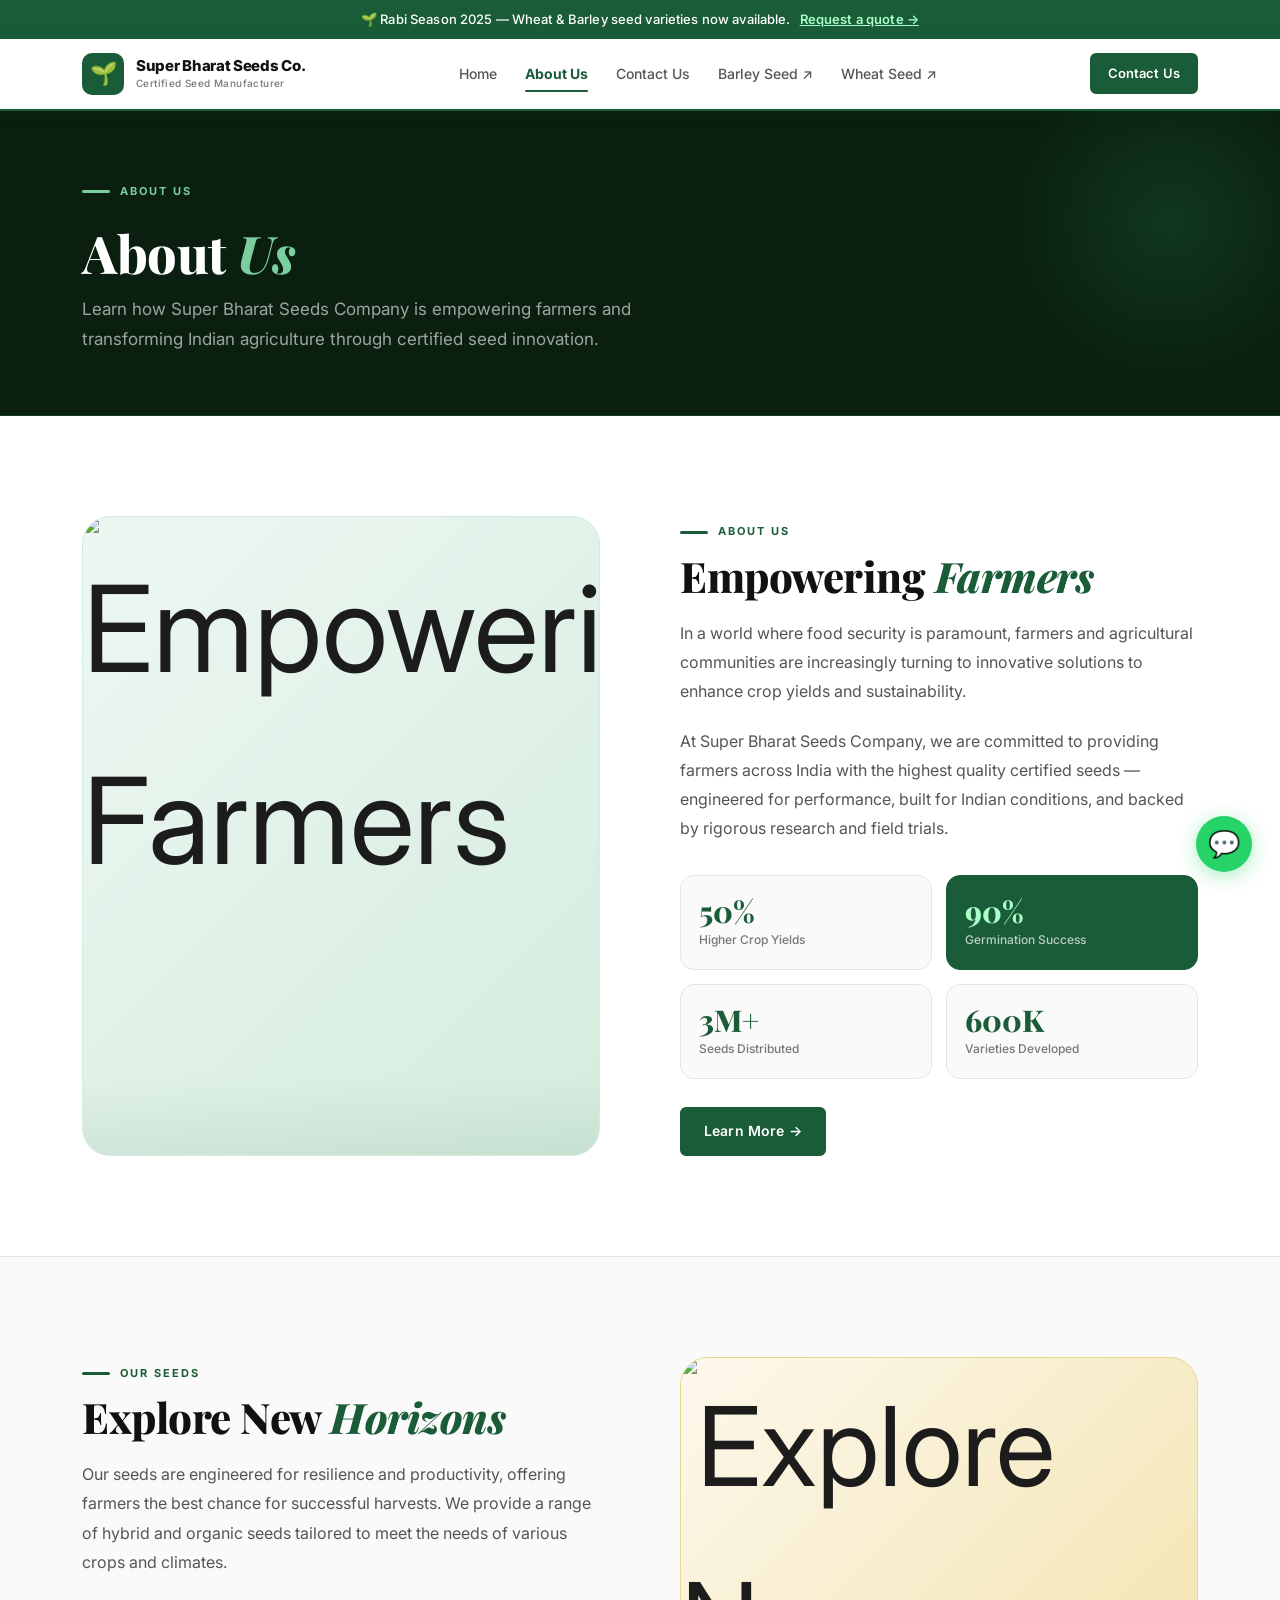
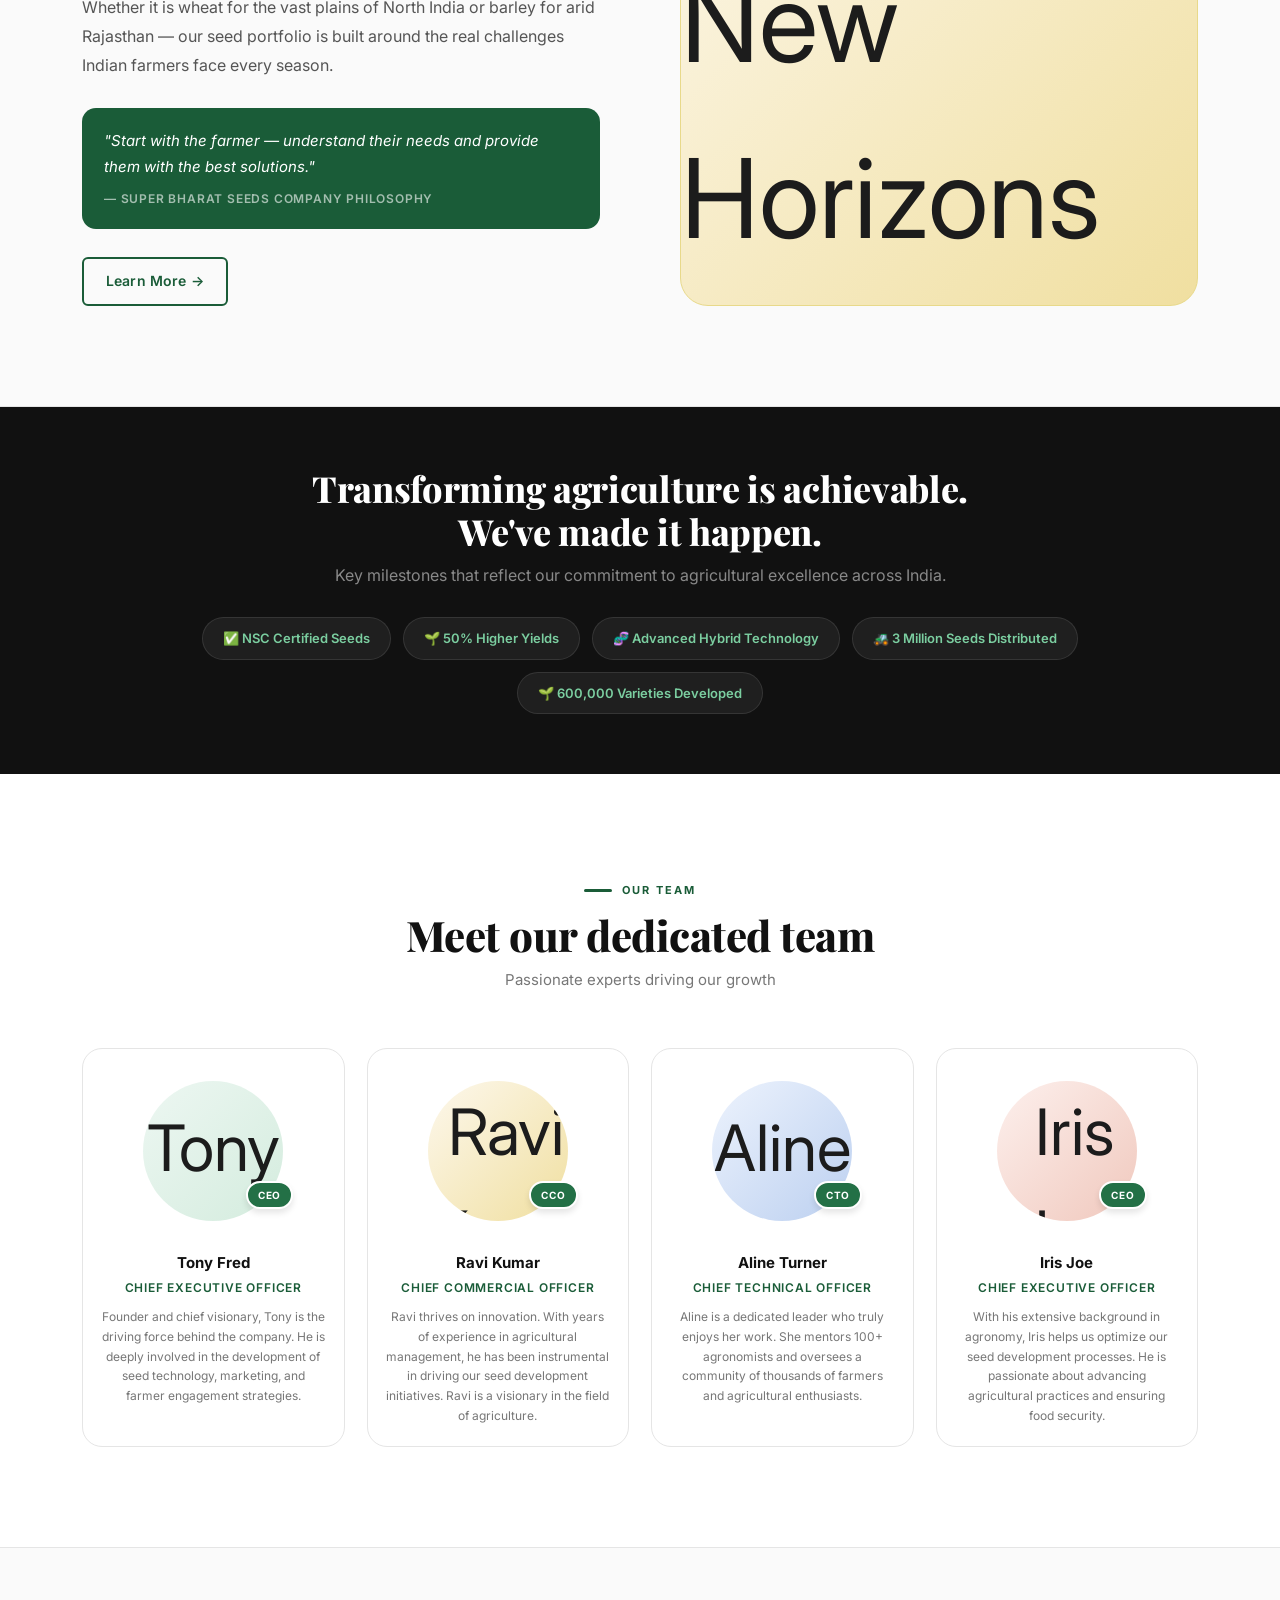
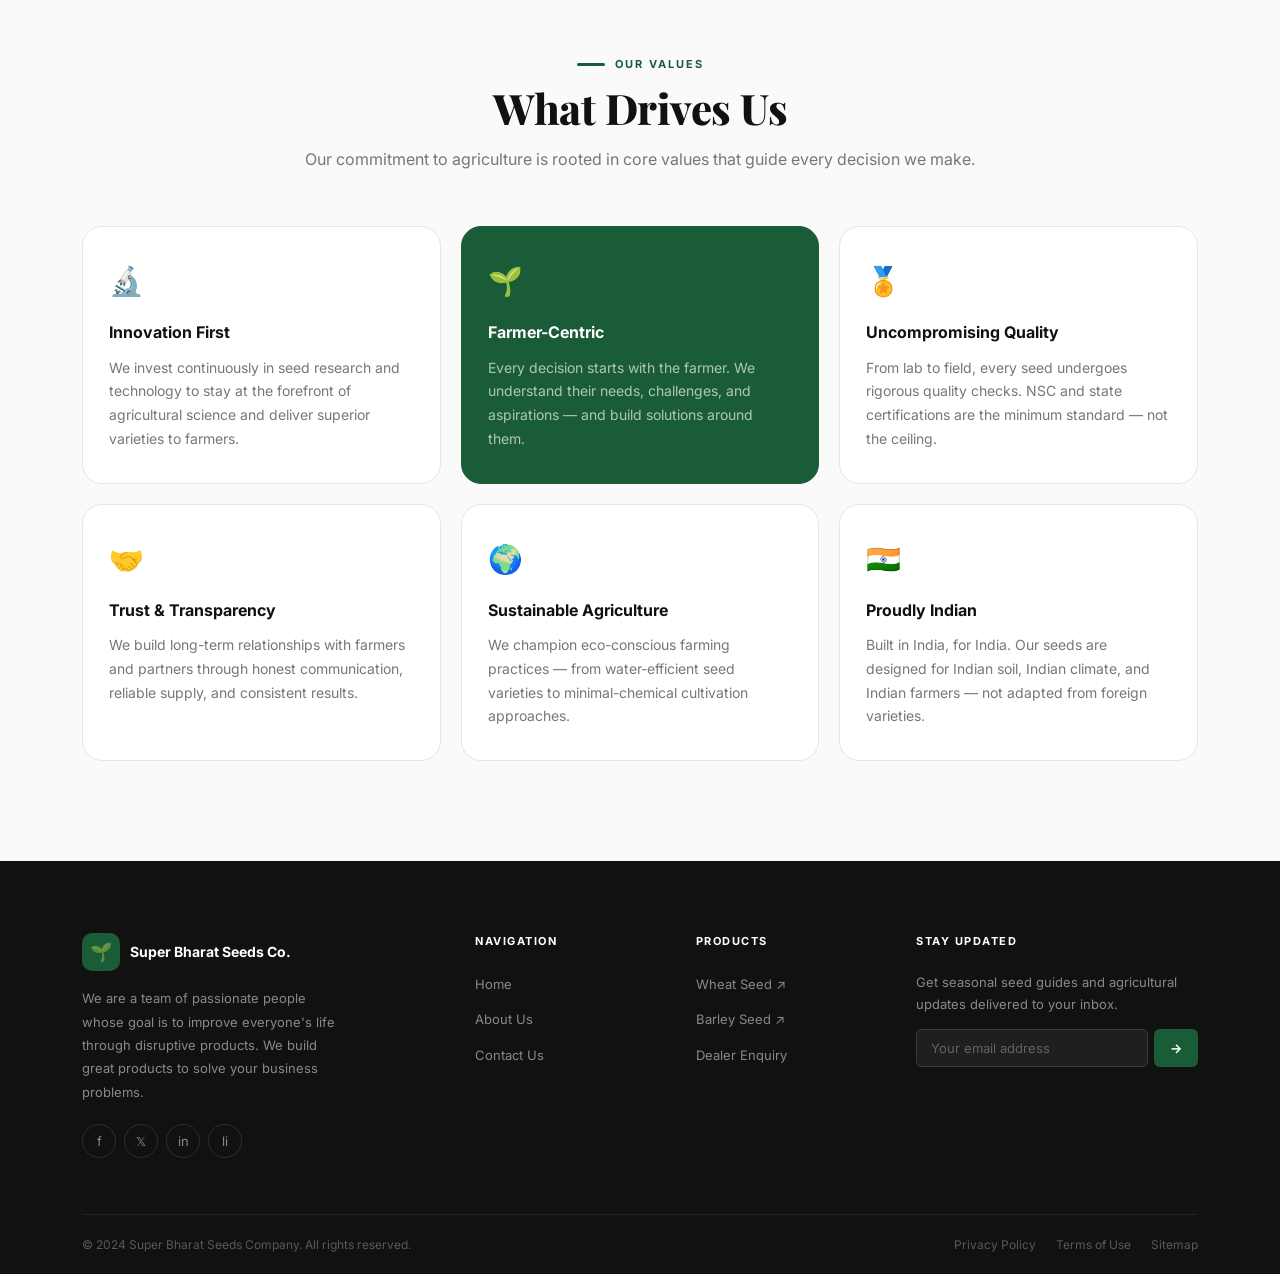
==== about-us.html @ 6579ce72 "feat: initialize Super Bharat Seeds Company website with landing page, about, contact, and product s" ====
<!doctype html>
<html lang="en">
  <head>
    <meta charset="UTF-8" />
    <meta name="viewport" content="width=device-width, initial-scale=1.0" />
    <meta
      name="description"
      content="About Super Bharat Seeds Company – Empowering farmers with innovative, certified seed varieties for sustainable agriculture."
    />
    <meta property="og:title" content="About Us | Super Bharat Seeds Company" />
    <meta property="og:type" content="website" />
    <title>About Us | Super Bharat Seeds Company</title>
    <link rel="preconnect" href="https://fonts.googleapis.com" />
    <link rel="preconnect" href="https://fonts.gstatic.com" crossorigin />
    <link
      href="https://fonts.googleapis.com/css2?family=Inter:wght@400;500;600;700;800;900&family=Playfair+Display:ital,wght@0,700;0,800;1,700&display=swap"
      rel="stylesheet"
    />
    <link rel="stylesheet" href="style.css" />
    <style>
      /* ── ABOUT-SPECIFIC ── */

      /* EMPOWERING FARMERS */
      .empower {
        padding: var(--section-py) 0;
        background: var(--white);
        border-bottom: 1px solid var(--gray-200);
      }
      .empower-grid {
        display: grid;
        grid-template-columns: 1fr 1fr;
        gap: 80px;
        align-items: center;
      }
      .empower-text .section-title {
        margin-bottom: 20px;
      }
      .empower-text p {
        font-size: 16px;
        color: var(--gray-600);
        line-height: 1.82;
        margin-bottom: 20px;
      }
      .empower-img {
        background: linear-gradient(
          135deg,
          var(--green-50) 0%,
          var(--green-100) 100%
        );
        border-radius: var(--r-2xl);
        height: 440px;
        display: flex;
        align-items: center;
        justify-content: center;
        font-size: 120px;
        border: 1px solid var(--green-100);
        position: relative;
        overflow: hidden;
      }
      .empower-img::before {
        content: "";
        position: absolute;
        bottom: 0;
        left: 0;
        right: 0;
        height: 80px;
        background: linear-gradient(
          to top,
          rgba(26, 92, 56, 0.08),
          transparent
        );
      }
      .empower-stats {
        display: grid;
        grid-template-columns: 1fr 1fr;
        gap: 14px;
        margin-top: 32px;
      }
      .estat {
        background: var(--gray-50);
        border: 1.5px solid var(--gray-200);
        border-radius: var(--r-lg);
        padding: 20px 18px;
        transition: border-color var(--t);
      }
      .estat:hover {
        border-color: var(--green-200);
      }
      .estat-num {
        font-family: var(--font-display);
        font-size: 30px;
        font-weight: 800;
        color: var(--green-700);
        line-height: 1;
      }
      .estat-lbl {
        font-size: 12px;
        color: var(--gray-500);
        margin-top: 4px;
        font-weight: 500;
      }
      .estat.green {
        background: var(--green-700);
        border-color: var(--green-700);
      }
      .estat.green .estat-num {
        color: #a8ffc8;
      }
      .estat.green .estat-lbl {
        color: rgba(255, 255, 255, 0.7);
      }

      /* EXPLORE NEW HORIZONS */
      .horizons {
        padding: var(--section-py) 0;
        background: var(--gray-50);
        border-bottom: 1px solid var(--gray-200);
      }
      .horizons-grid {
        display: grid;
        grid-template-columns: 1fr 1fr;
        gap: 80px;
        align-items: center;
      }
      .horizons-img {
        background: linear-gradient(135deg, #fdf8ed 0%, #f0dfa0 100%);
        border-radius: var(--r-2xl);
        height: 420px;
        display: flex;
        align-items: center;
        justify-content: center;
        font-size: 110px;
        border: 1px solid #e8d98a;
      }
      .horizons-text .section-title {
        margin-bottom: 20px;
      }
      .horizons-text p {
        font-size: 16px;
        color: var(--gray-600);
        line-height: 1.82;
        margin-bottom: 16px;
      }
      .horizons-quote {
        margin-top: 28px;
        padding: 20px 22px;
        background: var(--green-700);
        border-radius: var(--r-lg);
        color: var(--white);
        font-size: 15px;
        font-style: italic;
        line-height: 1.7;
      }
      .horizons-quote cite {
        display: block;
        margin-top: 10px;
        font-size: 12px;
        font-style: normal;
        font-weight: 600;
        color: rgba(255, 255, 255, 0.6);
        text-transform: uppercase;
        letter-spacing: 0.8px;
      }

      /* ACHIEVEMENT BANNER */
      .ach-banner {
        background: var(--gray-900);
        padding: 60px 0;
      }
      .ach-banner-inner {
        text-align: center;
      }
      .ach-banner h2 {
        font-family: var(--font-display);
        font-size: clamp(24px, 3vw, 36px);
        font-weight: 800;
        color: var(--white);
        letter-spacing: -0.3px;
        line-height: 1.2;
      }
      .ach-banner p {
        font-size: 16px;
        color: rgba(255, 255, 255, 0.5);
        margin-top: 10px;
      }
      .ach-banner-chips {
        display: flex;
        gap: 12px;
        flex-wrap: wrap;
        justify-content: center;
        margin-top: 28px;
      }
      .ach-chip {
        background: rgba(255, 255, 255, 0.06);
        border: 1px solid rgba(255, 255, 255, 0.1);
        border-radius: var(--r-full);
        padding: 10px 20px;
        font-size: 13px;
        font-weight: 600;
        color: var(--green-300);
      }

      /* TEAM */
      .team {
        padding: var(--section-py) 0;
        background: var(--white);
      }
      .team-header {
        text-align: center;
        max-width: 580px;
        margin: 0 auto 56px;
      }
      .team-header p {
        font-size: 15px;
        color: var(--gray-500);
        margin-top: 10px;
      }
      .team-grid {
        display: grid;
        grid-template-columns: repeat(4, 1fr);
        gap: 22px;
      }
      .team-card {
        background: var(--white);
        border: 1.5px solid var(--gray-200);
        border-radius: var(--r-xl);
        overflow: hidden;
        text-align: center;
        transition:
          transform var(--t),
          box-shadow var(--t),
          border-color var(--t);
      }
      .team-card:hover {
        transform: translateY(-4px);
        box-shadow: var(--shadow-lg);
        border-color: var(--green-200);
      }
      .team-avatar {
        width: 140px;
        height: 140px;
        border-radius: 50%;
        margin: 32px auto 10px auto;
        background: linear-gradient(
          135deg,
          var(--green-50) 0%,
          var(--green-100) 100%
        );
        display: flex;
        align-items: center;
        justify-content: center;
        font-size: 64px;
        position: relative;
      }
      .team-avatar.v2 {
        background: linear-gradient(135deg, #fdf8ed 0%, #f0dfa0 100%);
      }
      .team-avatar.v3 {
        background: linear-gradient(135deg, #edf3fd 0%, #bcd0f0 100%);
      }
      .team-avatar.v4 {
        background: linear-gradient(135deg, #fdf0ed 0%, #f0c8bd 100%);
      }
      .team-role-tag {
        position: absolute;
        bottom: 12px;
        right: -10px;
        background: var(--green-600);
        color: var(--white);
        font-size: 10px;
        font-weight: 700;
        text-transform: uppercase;
        letter-spacing: 0.8px;
        padding: 4px 10px;
        border-radius: var(--r-full);
        box-shadow: 0 4px 6px rgba(0,0,0,0.1);
        border: 2px solid var(--white);
      }
      .team-body {
        padding: 20px 18px;
      }
      .team-body h3 {
        font-size: 15px;
        font-weight: 700;
        color: var(--gray-900);
        margin-bottom: 3px;
      }
      .team-body .role {
        font-size: 12px;
        font-weight: 600;
        color: var(--green-700);
        margin-bottom: 10px;
        text-transform: uppercase;
        letter-spacing: 0.8px;
      }
      .team-body p {
        font-size: 12px;
        color: var(--gray-500);
        line-height: 1.65;
      }

      /* VALUES */
      .values {
        padding: var(--section-py) 0;
        background: var(--gray-50);
        border-top: 1px solid var(--gray-200);
      }
      .values-header {
        text-align: center;
        margin-bottom: 52px;
      }
      .values-grid {
        display: grid;
        grid-template-columns: repeat(3, 1fr);
        gap: 20px;
      }
      .value-card {
        background: var(--white);
        border: 1.5px solid var(--gray-200);
        border-radius: var(--r-xl);
        padding: 32px 26px;
        transition:
          border-color var(--t),
          box-shadow var(--t),
          transform var(--t);
      }
      .value-card:hover {
        border-color: var(--green-200);
        box-shadow: var(--shadow-green);
        transform: translateY(-3px);
      }
      .value-card.accent {
        background: var(--green-700);
        border-color: var(--green-700);
      }
      .val-icon {
        font-size: 28px;
        margin-bottom: 16px;
      }
      .val-title {
        font-size: 16px;
        font-weight: 700;
        color: var(--gray-900);
        margin-bottom: 10px;
      }
      .value-card.accent .val-title {
        color: var(--white);
      }
      .val-desc {
        font-size: 14px;
        color: var(--gray-500);
        line-height: 1.7;
      }
      .value-card.accent .val-desc {
        color: rgba(255, 255, 255, 0.65);
      }

      /* RESPONSIVE ABOUT */
      @media (max-width: 1024px) {
        .empower-grid,
        .horizons-grid {
          grid-template-columns: 1fr;
          gap: 48px;
        }
        .team-grid {
          grid-template-columns: repeat(2, 1fr);
        }
        .values-grid {
          grid-template-columns: 1fr 1fr;
        }
      }
      @media (max-width: 768px) {
        .empower-stats {
          grid-template-columns: 1fr 1fr;
        }
        .team-grid {
          grid-template-columns: 1fr 1fr;
        }
        .values-grid {
          grid-template-columns: 1fr;
        }
        .ach-banner-chips {
          gap: 8px;
        }
      }
      @media (max-width: 480px) {
        .team-grid {
          grid-template-columns: 1fr;
        }
        .empower-stats {
          grid-template-columns: 1fr 1fr;
        }
      }
    </style>
  </head>
  <body>
    <!-- ANNOUNCE BAR -->
    <div class="announce-bar">
      🌱 Rabi Season 2025 — Wheat &amp; Barley seed varieties now available.
      <a href="contactus.html">Request a quote →</a>
    </div>

    <!-- NAVBAR -->
    <nav class="navbar" role="navigation" aria-label="Main navigation">
      <div class="container">
        <div class="nav-inner">
          <a
            href="index.html"
            class="nav-logo"
            aria-label="Super Bharat Seeds Company – Home"
          >
            <div class="logo-mark" aria-hidden="true">🌱</div>
            <div>
              <div class="logo-name">Super Bharat Seeds Co.</div>
              <div class="logo-sub">Certified Seed Manufacturer</div>
            </div>
          </a>
          <ul class="nav-links" role="list">
            <li><a href="index.html">Home</a></li>
            <li><a href="about-us.html" class="active">About Us</a></li>
            <li><a href="contactus.html">Contact Us</a></li>
            <li>
              <a
                href="https://drive.google.com/file/d/1LEcvqqRynk_8EJF2yBHjK-L3dKNTBKiS/view?usp=sharing"
                target="_blank"
                rel="noopener"
                >Barley Seed ↗</a
              >
            </li>
            <li>
              <a
                href="https://drive.google.com/file/d/1QClCPGTJko7Ol_7npb3J8dpDagbJfpRs/view?usp=sharing"
                target="_blank"
                rel="noopener"
                >Wheat Seed ↗</a
              >
            </li>
          </ul>
          <div class="nav-actions">
            <a href="contactus.html" class="btn btn-primary btn-sm"
              >Contact Us</a
            >
            <button
              class="hamburger"
              id="ham"
              aria-label="Open menu"
              aria-expanded="false"
              aria-controls="mobNav"
            >
              <span></span><span></span><span></span>
            </button>
          </div>
        </div>
      </div>
      <div class="mobile-nav" id="mobNav">
        <a href="index.html">Home</a>
        <a href="about-us.html">About Us</a>
        <a href="contactus.html">Contact Us</a>
        <a
          href="https://drive.google.com/file/d/1LEcvqqRynk_8EJF2yBHjK-L3dKNTBKiS/view?usp=sharing"
          target="_blank"
          rel="noopener"
          >Barley Seed ↗</a
        >
        <a
          href="https://drive.google.com/file/d/1QClCPGTJko7Ol_7npb3J8dpDagbJfpRs/view?usp=sharing"
          target="_blank"
          rel="noopener"
          >Wheat Seed ↗</a
        >
        <a href="contactus.html" class="mob-cta">Contact Us →</a>
      </div>
    </nav>

    <!-- PAGE BANNER -->
    <section class="page-banner" aria-label="About Us page header">
      <div class="container">
        <div class="page-banner-inner">
          <div class="eyebrow">About Us</div>
          <h1>About <em>Us</em></h1>
          <p>
            Learn how Super Bharat Seeds Company is empowering farmers and
            transforming Indian agriculture through certified seed innovation.
          </p>
        </div>
      </div>
    </section>

    <!-- EMPOWERING FARMERS -->
    <section class="empower" aria-label="Empowering Farmers">
      <div class="container">
        <div class="empower-grid">
          <img src="https://www.superbharatseedscompany.com/web/image/website.s_image_text_default_image" alt="Empowering Farmers" class="empower-img reveal" style="object-fit: cover; width: 100%; height: 100%; min-height: 440px;" />
          <div class="empower-text">
            <div class="eyebrow reveal">About Us</div>
            <h2 class="section-title reveal d1">Empowering <em>Farmers</em></h2>
            <p class="reveal d2">
              In a world where food security is paramount, farmers and
              agricultural communities are increasingly turning to innovative
              solutions to enhance crop yields and sustainability.
            </p>
            <p class="reveal d3">
              At Super Bharat Seeds Company, we are committed to providing
              farmers across India with the highest quality certified seeds —
              engineered for performance, built for Indian conditions, and
              backed by rigorous research and field trials.
            </p>
            <div class="empower-stats">
              <div class="estat reveal d2">
                <div class="estat-num">50%</div>
                <div class="estat-lbl">Higher Crop Yields</div>
              </div>
              <div class="estat green reveal d3">
                <div class="estat-num">90%</div>
                <div class="estat-lbl">Germination Success</div>
              </div>
              <div class="estat reveal d3">
                <div class="estat-num">3M+</div>
                <div class="estat-lbl">Seeds Distributed</div>
              </div>
              <div class="estat reveal d4">
                <div class="estat-num">600K</div>
                <div class="estat-lbl">Varieties Developed</div>
              </div>
            </div>
            <div style="margin-top: 28px" class="reveal d4">
              <a href="contactus.html" class="btn btn-primary">Learn More →</a>
            </div>
          </div>
        </div>
      </div>
    </section>

    <!-- EXPLORE NEW HORIZONS -->
    <section class="horizons" aria-label="Explore New Horizons">
      <div class="container">
        <div class="horizons-grid">
          <div class="horizons-text">
            <div class="eyebrow reveal">Our Seeds</div>
            <h2 class="section-title reveal d1">
              Explore New <em>Horizons</em>
            </h2>
            <p class="reveal d2">
              Our seeds are engineered for resilience and productivity, offering
              farmers the best chance for successful harvests. We provide a
              range of hybrid and organic seeds tailored to meet the needs of
              various crops and climates.
            </p>
            <p class="reveal d3">
              Whether it is wheat for the vast plains of North India or barley
              for arid Rajasthan — our seed portfolio is built around the real
              challenges Indian farmers face every season.
            </p>
            <div class="horizons-quote reveal d4">
              "Start with the farmer — understand their needs and provide them
              with the best solutions."
              <cite>— Super Bharat Seeds Company Philosophy</cite>
            </div>
            <div style="margin-top: 28px" class="reveal d4">
              <a href="contactus.html" class="btn btn-outline">Learn More →</a>
            </div>
          </div>
          <img src="https://www.superbharatseedscompany.com/web/image/website.s_parallax_default_image" alt="Explore New Horizons" class="horizons-img reveal d1" style="object-fit: cover; width: 100%; height: 100%; min-height: 420px;" />
        </div>
      </div>
    </section>

    <!-- ACHIEVEMENT BANNER -->
    <section class="ach-banner" aria-label="Achievements">
      <div class="container">
        <div class="ach-banner-inner">
          <h2>
            Transforming agriculture is achievable.<br />We've made it happen.
          </h2>
          <p>
            Key milestones that reflect our commitment to agricultural
            excellence across India.
          </p>
          <div class="ach-banner-chips">
            <div class="ach-chip">✅ NSC Certified Seeds</div>
            <div class="ach-chip">🌱 50% Higher Yields</div>
            <div class="ach-chip">🧬 Advanced Hybrid Technology</div>
            <div class="ach-chip">🚜 3 Million Seeds Distributed</div>
            <div class="ach-chip">🌱 600,000 Varieties Developed</div>
          </div>
        </div>
      </div>
    </section>

    <!-- TEAM -->
    <section class="team" aria-label="Meet our dedicated team">
      <div class="container">
        <div class="team-header">
          <div class="eyebrow reveal" style="justify-content: center">
            <span style="display: none">—</span>Our Team
          </div>
          <h2 class="section-title reveal d1">Meet our dedicated team</h2>
          <p class="reveal d2">Passionate experts driving our growth</p>
        </div>
        <div class="team-grid">
          <!-- Tony Fred -->
          <div class="team-card reveal">
            <div class="team-avatar" aria-hidden="true">
              <img src="https://www.superbharatseedscompany.com/web/image/website.s_company_team_image_1" alt="Tony Fred" style="position: absolute; top: 0; left: 0; width: 100%; height: 100%; object-fit: cover; border-radius: 50%; z-index: 0;" />
              <div class="team-role-tag" style="z-index: 1;">CEO</div>
            </div>
            <div class="team-body">
              <h3>Tony Fred</h3>
              <div class="role">Chief Executive Officer</div>
              <p>
                Founder and chief visionary, Tony is the driving force behind
                the company. He is deeply involved in the development of seed
                technology, marketing, and farmer engagement strategies.
              </p>
            </div>
          </div>
          <!-- Ravi Kumar -->
          <div class="team-card reveal d1">
            <div class="team-avatar v2" aria-hidden="true">
              <img src="https://www.superbharatseedscompany.com/web/image/website.s_company_team_image_2" alt="Ravi Kumar" style="position: absolute; top: 0; left: 0; width: 100%; height: 100%; object-fit: cover; border-radius: 50%; z-index: 0;" />
              <div class="team-role-tag" style="z-index: 1;">CCO</div>
            </div>
            <div class="team-body">
              <h3>Ravi Kumar</h3>
              <div class="role">Chief Commercial Officer</div>
              <p>
                Ravi thrives on innovation. With years of experience in
                agricultural management, he has been instrumental in driving our
                seed development initiatives. Ravi is a visionary in the field
                of agriculture.
              </p>
            </div>
          </div>
          <!-- Aline Turner -->
          <div class="team-card reveal d2">
            <div class="team-avatar v3" aria-hidden="true">
              <img src="https://www.superbharatseedscompany.com/web/image/website.s_company_team_image_3" alt="Aline Turner" style="position: absolute; top: 0; left: 0; width: 100%; height: 100%; object-fit: cover; border-radius: 50%; z-index: 0;" />
              <div class="team-role-tag" style="z-index: 1;">CTO</div>
            </div>
            <div class="team-body">
              <h3>Aline Turner</h3>
              <div class="role">Chief Technical Officer</div>
              <p>
                Aline is a dedicated leader who truly enjoys her work. She
                mentors 100+ agronomists and oversees a community of thousands
                of farmers and agricultural enthusiasts.
              </p>
            </div>
          </div>
          <!-- Iris Joe -->
          <div class="team-card reveal d3">
            <div class="team-avatar v4" aria-hidden="true">
              <img src="https://www.superbharatseedscompany.com/web/image/website.s_company_team_image_4" alt="Iris Joe" style="position: absolute; top: 0; left: 0; width: 100%; height: 100%; object-fit: cover; border-radius: 50%; z-index: 0;" />
              <div class="team-role-tag" style="z-index: 1;">CEO</div>
            </div>
            <div class="team-body">
              <h3>Iris Joe</h3>
              <div class="role">Chief Executive Officer</div>
              <p>
                With his extensive background in agronomy, Iris helps us
                optimize our seed development processes. He is passionate about
                advancing agricultural practices and ensuring food security.
              </p>
            </div>
          </div>
        </div>
      </div>
    </section>

    <!-- VALUES -->
    <section class="values" aria-label="Our values">
      <div class="container">
        <div class="values-header">
          <div class="eyebrow reveal" style="justify-content: center">
            Our Values
          </div>
          <h2 class="section-title reveal d1">What Drives Us</h2>
          <p class="section-desc reveal d2">
            Our commitment to agriculture is rooted in core values that guide
            every decision we make.
          </p>
        </div>
        <div class="values-grid">
          <div class="value-card reveal">
            <div class="val-icon">🔬</div>
            <div class="val-title">Innovation First</div>
            <div class="val-desc">
              We invest continuously in seed research and technology to stay at
              the forefront of agricultural science and deliver superior
              varieties to farmers.
            </div>
          </div>
          <div class="value-card accent reveal d1">
            <div class="val-icon">🌱</div>
            <div class="val-title">Farmer-Centric</div>
            <div class="val-desc">
              Every decision starts with the farmer. We understand their needs,
              challenges, and aspirations — and build solutions around them.
            </div>
          </div>
          <div class="value-card reveal d2">
            <div class="val-icon">🏅</div>
            <div class="val-title">Uncompromising Quality</div>
            <div class="val-desc">
              From lab to field, every seed undergoes rigorous quality checks.
              NSC and state certifications are the minimum standard — not the
              ceiling.
            </div>
          </div>
          <div class="value-card reveal d3">
            <div class="val-icon">🤝</div>
            <div class="val-title">Trust &amp; Transparency</div>
            <div class="val-desc">
              We build long-term relationships with farmers and partners through
              honest communication, reliable supply, and consistent results.
            </div>
          </div>
          <div class="value-card reveal d4">
            <div class="val-icon">🌍</div>
            <div class="val-title">Sustainable Agriculture</div>
            <div class="val-desc">
              We champion eco-conscious farming practices — from water-efficient
              seed varieties to minimal-chemical cultivation approaches.
            </div>
          </div>
          <div class="value-card reveal d4">
            <div class="val-icon">🇮🇳</div>
            <div class="val-title">Proudly Indian</div>
            <div class="val-desc">
              Built in India, for India. Our seeds are designed for Indian soil,
              Indian climate, and Indian farmers — not adapted from foreign
              varieties.
            </div>
          </div>
        </div>
      </div>
    </section>

    <!-- FOOTER -->
    <footer class="footer" aria-label="Site footer">
      <div class="container">
        <div class="footer-grid">
          <div>
            <div class="f-logo">
              <div class="f-logo-mark" aria-hidden="true">🌱</div>
              <div class="f-logo-name">Super Bharat Seeds Co.</div>
            </div>
            <p class="f-desc">
              We are a team of passionate people whose goal is to improve
              everyone's life through disruptive products. We build great
              products to solve your business problems.
            </p>
            <div class="f-social" aria-label="Follow us on social media">
              <a href="#" aria-label="Facebook">f</a>
              <a href="#" aria-label="Twitter">𝕏</a>
              <a href="#" aria-label="Instagram">in</a>
              <a href="#" aria-label="LinkedIn">li</a>
            </div>
          </div>
          <div class="f-col">
            <h4>Navigation</h4>
            <ul>
              <li><a href="index.html">Home</a></li>
              <li><a href="about-us.html">About Us</a></li>
              <li><a href="contactus.html">Contact Us</a></li>
            </ul>
          </div>
          <div class="f-col">
            <h4>Products</h4>
            <ul>
              <li>
                <a
                  href="https://drive.google.com/file/d/1QClCPGTJko7Ol_7npb3J8dpDagbJfpRs/view?usp=sharing"
                  target="_blank"
                  rel="noopener"
                  >Wheat Seed ↗</a
                >
              </li>
              <li>
                <a
                  href="https://drive.google.com/file/d/1LEcvqqRynk_8EJF2yBHjK-L3dKNTBKiS/view?usp=sharing"
                  target="_blank"
                  rel="noopener"
                  >Barley Seed ↗</a
                >
              </li>
              <li><a href="contactus.html">Dealer Enquiry</a></li>
            </ul>
          </div>
          <div class="f-col">
            <h4>Stay Updated</h4>
            <p
              style="
                font-size: 13px;
                line-height: 1.7;
                margin-bottom: 14px;
                color: rgba(255, 255, 255, 0.5);
              "
            >
              Get seasonal seed guides and agricultural updates delivered to
              your inbox.
            </p>
            <div class="nl-form">
              <input
                type="email"
                class="nl-input"
                placeholder="Your email address"
                aria-label="Email for newsletter"
              />
              <button class="nl-btn" type="button">→</button>
            </div>
          </div>
        </div>
        <div class="f-bottom">
          <p>© 2024 Super Bharat Seeds Company. All rights reserved.</p>
          <div class="f-bottom-links">
            <a href="#">Privacy Policy</a>
            <a href="#">Terms of Use</a>
            <a href="#">Sitemap</a>
          </div>
        </div>
      </div>
    </footer>

    <a
      href="https://wa.me/919876543210"
      class="wa-float"
      target="_blank"
      rel="noopener"
      aria-label="Chat on WhatsApp"
    >
      💬<span class="wa-tip">Chat with us</span>
    </a>

    <script src="main.js"></script>
  </body>
</html>
---- style.css ----
/* ═══════════════════════════════════════════════════════════
   SUPER BHARAT SEEDS COMPANY — Option 5: Minimal Trust
   Shared Stylesheet
═══════════════════════════════════════════════════════════ */

/* ── TOKENS ── */
:root {
  --green-900: #0a1f0f;
  --green-800: #133a1f;
  --green-700: #1a5c38;
  --green-600: #237046;
  --green-500: #2e8a58;
  --green-300: #7bcea0;
  --green-200: #aad9be;
  --green-100: #d4ecde;
  --green-50:  #edf7f2;

  --gray-900: #111111;
  --gray-800: #1c1c1c;
  --gray-700: #333333;
  --gray-600: #555555;
  --gray-500: #777777;
  --gray-400: #999999;
  --gray-300: #cccccc;
  --gray-200: #e5e5e5;
  --gray-100: #f4f4f4;
  --gray-50:  #fafafa;
  --white:    #ffffff;

  --font-sans:    'Inter', system-ui, -apple-system, sans-serif;
  --font-display: 'Playfair Display', Georgia, serif;

  --r-xs:   3px;
  --r-sm:   6px;
  --r-md:   10px;
  --r-lg:   14px;
  --r-xl:   20px;
  --r-2xl:  28px;
  --r-full: 9999px;

  --shadow-xs: 0 1px 3px rgba(0,0,0,0.06);
  --shadow-sm: 0 2px 8px rgba(0,0,0,0.08);
  --shadow-md: 0 4px 20px rgba(0,0,0,0.10);
  --shadow-lg: 0 12px 40px rgba(0,0,0,0.12);
  --shadow-green: 0 4px 20px rgba(26,92,56,0.15);

  --t: 0.22s cubic-bezier(0.4,0,0.2,1);
  --section-py: 100px;
}

/* ── RESET ── */
*, *::before, *::after { box-sizing: border-box; margin: 0; padding: 0; }
html { scroll-behavior: smooth; font-size: 16px; }
body {
  font-family: var(--font-sans);
  color: var(--gray-800);
  background: var(--white);
  line-height: 1.6;
  -webkit-font-smoothing: antialiased;
}
img { max-width: 100%; display: block; }
a { text-decoration: none; color: inherit; }
ul { list-style: none; }
button { font-family: inherit; cursor: pointer; border: none; background: none; }
input, textarea, select { font-family: inherit; }

/* ── LAYOUT ── */
.container { width: 100%; max-width: 1180px; margin: 0 auto; padding: 0 32px; }
.sr-only { position: absolute; width: 1px; height: 1px; overflow: hidden; clip: rect(0,0,0,0); white-space: nowrap; }

/* ── BUTTONS ── */
.btn {
  display: inline-flex; align-items: center; gap: 8px;
  font-size: 14px; font-weight: 600; letter-spacing: 0.01em;
  padding: 11px 22px; border-radius: var(--r-sm);
  transition: all var(--t); cursor: pointer; border: 2px solid transparent;
}
.btn-lg { font-size: 15px; padding: 14px 30px; }
.btn-sm { font-size: 13px; padding: 8px 16px; }

.btn-primary { background: var(--green-700); color: var(--white); border-color: var(--green-700); }
.btn-primary:hover { background: var(--green-800); border-color: var(--green-800); transform: translateY(-1px); box-shadow: var(--shadow-green); }

.btn-outline { background: transparent; color: var(--green-700); border-color: var(--green-700); }
.btn-outline:hover { background: var(--green-700); color: var(--white); transform: translateY(-1px); }

.btn-ghost { background: transparent; color: var(--gray-700); border-color: var(--gray-200); }
.btn-ghost:hover { border-color: var(--green-700); color: var(--green-700); background: var(--green-50); }

.btn-white { background: var(--white); color: var(--green-700); border-color: var(--white); font-weight: 700; }
.btn-white:hover { background: var(--green-50); transform: translateY(-1px); }

.btn-white-outline { background: transparent; color: var(--white); border-color: rgba(255,255,255,0.5); }
.btn-white-outline:hover { border-color: var(--white); background: rgba(255,255,255,0.1); }

/* ── SECTION SHARED ── */
.eyebrow {
  display: inline-flex; align-items: center; gap: 10px;
  font-size: 11px; font-weight: 700; text-transform: uppercase;
  letter-spacing: 2px; color: var(--green-700); margin-bottom: 12px;
}
.eyebrow::before { content: ''; display: block; width: 28px; height: 3px; background: var(--green-700); border-radius: 2px; }
.section-title {
  font-family: var(--font-display);
  font-size: clamp(28px, 3.5vw, 42px);
  font-weight: 800; color: var(--gray-900);
  line-height: 1.1; letter-spacing: -0.5px;
}
.section-title em { font-style: italic; color: var(--green-700); }
.section-desc { font-size: 16px; color: var(--gray-500); line-height: 1.8; margin-top: 14px; }

/* ── ANNOUNCE BAR ── */
.announce-bar {
  background: var(--green-700); color: var(--white);
  text-align: center; font-size: 13px; font-weight: 500;
  padding: 9px 16px; letter-spacing: 0.01em;
}
.announce-bar a { color: #a8ffc8; text-decoration: underline; margin-left: 6px; font-weight: 600; }

/* ── NAVBAR ── */
.navbar {
  background: var(--white);
  border-bottom: 2.5px solid var(--green-700);
  position: sticky; top: 0; z-index: 200;
  box-shadow: 0 2px 20px rgba(26,92,56,0.07);
  transition: box-shadow var(--t);
}
.navbar.scrolled { box-shadow: 0 4px 28px rgba(26,92,56,0.13); }
.nav-inner { display: flex; align-items: center; justify-content: space-between; height: 70px; gap: 16px; }
.nav-logo { display: flex; align-items: center; gap: 12px; flex-shrink: 0; }
.logo-mark {
  width: 42px; height: 42px; border-radius: var(--r-md);
  background: var(--green-700);
  display: flex; align-items: center; justify-content: center;
  font-size: 22px; flex-shrink: 0;
}
.logo-name { font-size: 15px; font-weight: 800; color: var(--gray-900); letter-spacing: -0.3px; line-height: 1.2; }
.logo-sub  { font-size: 10px; color: var(--gray-500); font-weight: 500; letter-spacing: 0.4px; }
.nav-links { display: flex; align-items: center; gap: 2px; }
.nav-links a {
  font-size: 14px; font-weight: 500; color: var(--gray-600);
  padding: 7px 13px; border-radius: var(--r-sm);
  transition: color var(--t), background var(--t);
  position: relative; white-space: nowrap;
}
.nav-links a:hover { color: var(--green-700); background: var(--green-50); }
.nav-links a.active { color: var(--green-700); font-weight: 700; }
.nav-links a.active::after {
  content: ''; position: absolute;
  bottom: -3px; left: 13px; right: 13px;
  height: 2.5px; background: var(--green-700); border-radius: 2px;
}
.nav-actions { display: flex; align-items: center; gap: 12px; }
.nav-phone { font-size: 13px; font-weight: 600; color: var(--gray-700); display: flex; align-items: center; gap: 6px; }
.nav-phone svg { color: var(--green-700); }
.hamburger { display: none; flex-direction: column; gap: 5px; padding: 8px; border-radius: var(--r-sm); }
.hamburger span { display: block; width: 22px; height: 2px; background: var(--gray-800); border-radius: 2px; transition: transform var(--t), opacity var(--t); }
.hamburger.open span:nth-child(1) { transform: translateY(7px) rotate(45deg); }
.hamburger.open span:nth-child(2) { opacity: 0; }
.hamburger.open span:nth-child(3) { transform: translateY(-7px) rotate(-45deg); }
.mobile-nav { display: none; position: absolute; top: 100%; left: 0; width: 100%; background: var(--white); border-top: 1px solid var(--gray-100); box-shadow: var(--shadow-lg); max-height: calc(100vh - 70px); overflow-y: auto; z-index: 100; }
.mobile-nav.open { display: block; }
.mobile-nav a { display: block; padding: 14px 24px; font-size: 15px; font-weight: 500; color: var(--gray-700); border-bottom: 1px solid var(--gray-100); transition: color var(--t), background var(--t); }
.mobile-nav a:hover { color: var(--green-700); background: var(--green-50); }
.mobile-nav .mob-cta { margin: 16px 24px 20px; display: block; text-align: center; background: var(--green-700); color: var(--white); font-weight: 700; padding: 13px; border-radius: var(--r-sm); }

/* ── PAGE HERO BANNER (inner pages) ── */
.page-banner {
  background: var(--green-900);
  padding: 64px 0 60px;
  position: relative; overflow: hidden;
  border-bottom: 1px solid var(--green-800);
}
.page-banner::after {
  content: ''; position: absolute; right: -60px; top: -60px;
  width: 340px; height: 340px; border-radius: 50%;
  background: radial-gradient(circle, rgba(26,92,56,0.4) 0%, transparent 70%);
  pointer-events: none;
}
.page-banner-inner { position: relative; z-index: 1; }
.page-banner .eyebrow { color: var(--green-300); }
.page-banner .eyebrow::before { background: var(--green-300); }
.page-banner h1 {
  font-family: var(--font-display);
  font-size: clamp(32px, 4.5vw, 52px);
  font-weight: 800; color: var(--white);
  letter-spacing: -0.5px; line-height: 1.1; margin-top: 12px;
}
.page-banner h1 em { font-style: italic; color: var(--green-300); }
.page-banner p { font-size: 17px; color: rgba(255,255,255,0.6); margin-top: 14px; max-width: 560px; line-height: 1.75; }

/* ── FOOTER ── */
.footer { background: var(--gray-900); padding: 72px 0 0; color: rgba(255,255,255,0.5); }
.footer-grid { display: grid; grid-template-columns: 2fr 1fr 1fr 1.5fr; gap: 48px; padding-bottom: 56px; border-bottom: 1px solid rgba(255,255,255,0.07); }
.f-logo { display: flex; align-items: center; gap: 10px; margin-bottom: 16px; }
.f-logo-mark { width: 38px; height: 38px; border-radius: var(--r-md); background: var(--green-700); display: flex; align-items: center; justify-content: center; font-size: 18px; }
.f-logo-name { font-size: 14px; font-weight: 700; color: var(--white); }
.f-desc { font-size: 13px; line-height: 1.8; max-width: 260px; margin-bottom: 20px; }
.f-social { display: flex; gap: 8px; }
.f-social a { width: 34px; height: 34px; border-radius: 50%; border: 1px solid rgba(255,255,255,0.12); display: flex; align-items: center; justify-content: center; font-size: 13px; color: rgba(255,255,255,0.5); transition: all var(--t); }
.f-social a:hover { background: var(--green-700); border-color: var(--green-700); color: var(--white); }
.f-col h4 { font-size: 11px; font-weight: 700; text-transform: uppercase; letter-spacing: 1.5px; color: var(--white); margin-bottom: 20px; }
.f-col ul { display: flex; flex-direction: column; gap: 10px; }
.f-col ul a { font-size: 13px; color: rgba(255,255,255,0.5); transition: color var(--t); }
.f-col ul a:hover { color: var(--green-300); }
.f-newsletter p { font-size: 13px; line-height: 1.7; margin-bottom: 14px; }
.nl-form { display: flex; gap: 6px; }
.nl-input { flex: 1; background: rgba(255,255,255,0.06); border: 1px solid rgba(255,255,255,0.12); border-radius: var(--r-sm); padding: 10px 14px; font-size: 13px; color: var(--white); outline: none; transition: border-color var(--t); }
.nl-input::placeholder { color: rgba(255,255,255,0.3); }
.nl-input:focus { border-color: var(--green-500); }
.nl-btn { background: var(--green-700); color: var(--white); font-weight: 700; font-size: 13px; padding: 10px 16px; border-radius: var(--r-sm); border: none; cursor: pointer; transition: background var(--t); }
.nl-btn:hover { background: var(--green-600); }
.f-bottom { display: flex; align-items: center; justify-content: space-between; padding: 20px 0; font-size: 12px; gap: 12px; flex-wrap: wrap; }
.f-bottom p { color: rgba(255,255,255,0.3); }
.f-bottom-links { display: flex; gap: 20px; }
.f-bottom-links a { color: rgba(255,255,255,0.3); transition: color var(--t); }
.f-bottom-links a:hover { color: var(--green-300); }

/* ── WHATSAPP ── */
.wa-float { position: fixed; bottom: 28px; right: 28px; z-index: 999; width: 56px; height: 56px; border-radius: 50%; background: #25D366; display: flex; align-items: center; justify-content: center; font-size: 26px; box-shadow: 0 4px 20px rgba(37,211,102,0.4); transition: transform var(--t), box-shadow var(--t); }
.wa-float:hover { transform: scale(1.09); box-shadow: 0 6px 28px rgba(37,211,102,0.55); }
.wa-tip { position: absolute; right: 64px; top: 50%; transform: translateY(-50%); background: var(--gray-900); color: var(--white); font-size: 12px; font-weight: 600; font-family: var(--font-sans); padding: 6px 12px; border-radius: var(--r-full); white-space: nowrap; pointer-events: none; opacity: 0; transition: opacity var(--t); }
.wa-float:hover .wa-tip { opacity: 1; }

/* ── SCROLL REVEAL ── */
.reveal { opacity: 0; transform: translateY(22px); transition: opacity 0.5s ease, transform 0.5s ease; }
.reveal.in { opacity: 1; transform: translateY(0); }
.d1 { transition-delay: 0.08s; }
.d2 { transition-delay: 0.16s; }
.d3 { transition-delay: 0.24s; }
.d4 { transition-delay: 0.32s; }

/* ── RESPONSIVE ── */
@media (max-width: 960px) {
  .footer-grid { grid-template-columns: 1fr 1fr; gap: 36px; }
}
@media (max-width: 768px) {
  :root { --section-py: 64px; }
  .nav-links, .nav-phone, .nav-actions .btn { display: none; }
  .hamburger { display: flex; }
  .footer-grid { grid-template-columns: 1fr; gap: 32px; }
  .f-bottom { flex-direction: column; text-align: center; }
  .container { padding: 0 20px; }
}
@media (prefers-reduced-motion: reduce) {
  .reveal { opacity: 1; transform: none; transition: none; }
  * { transition-duration: 0.01ms !important; animation-duration: 0.01ms !important; }
}
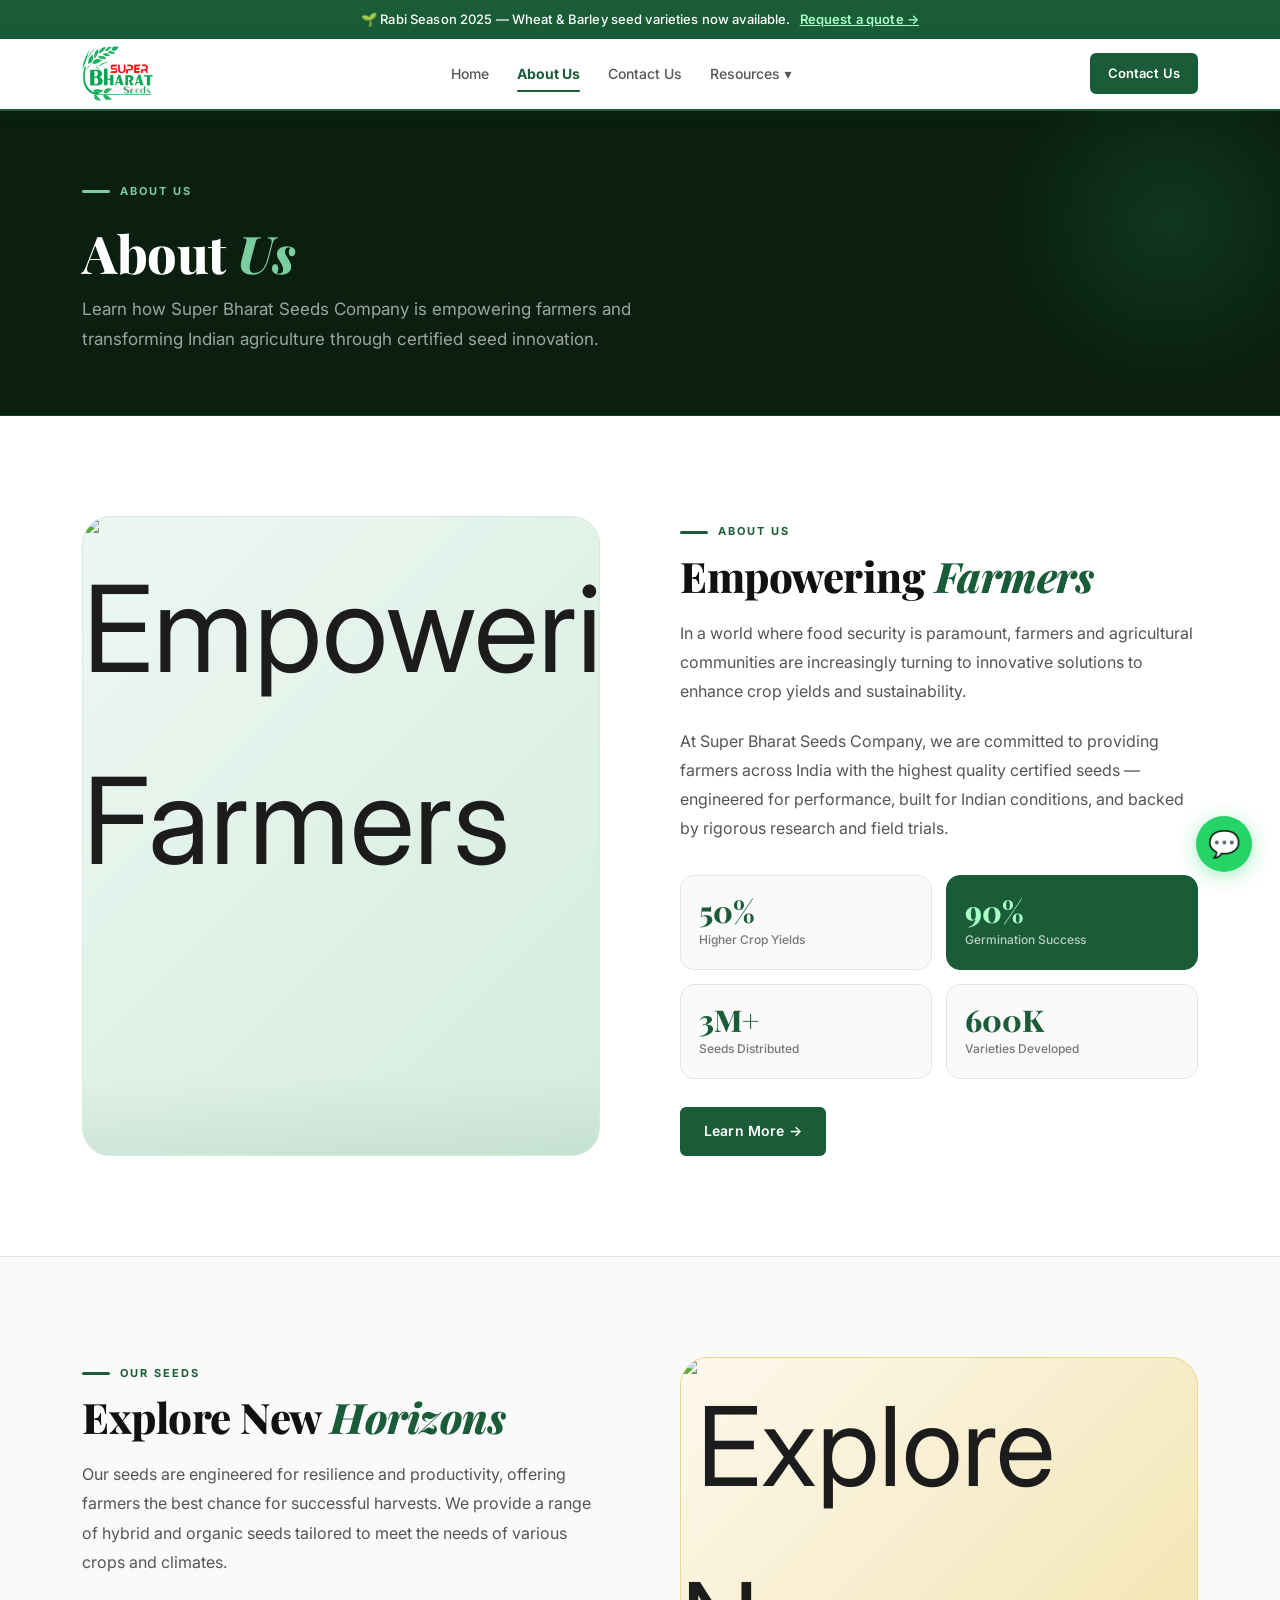
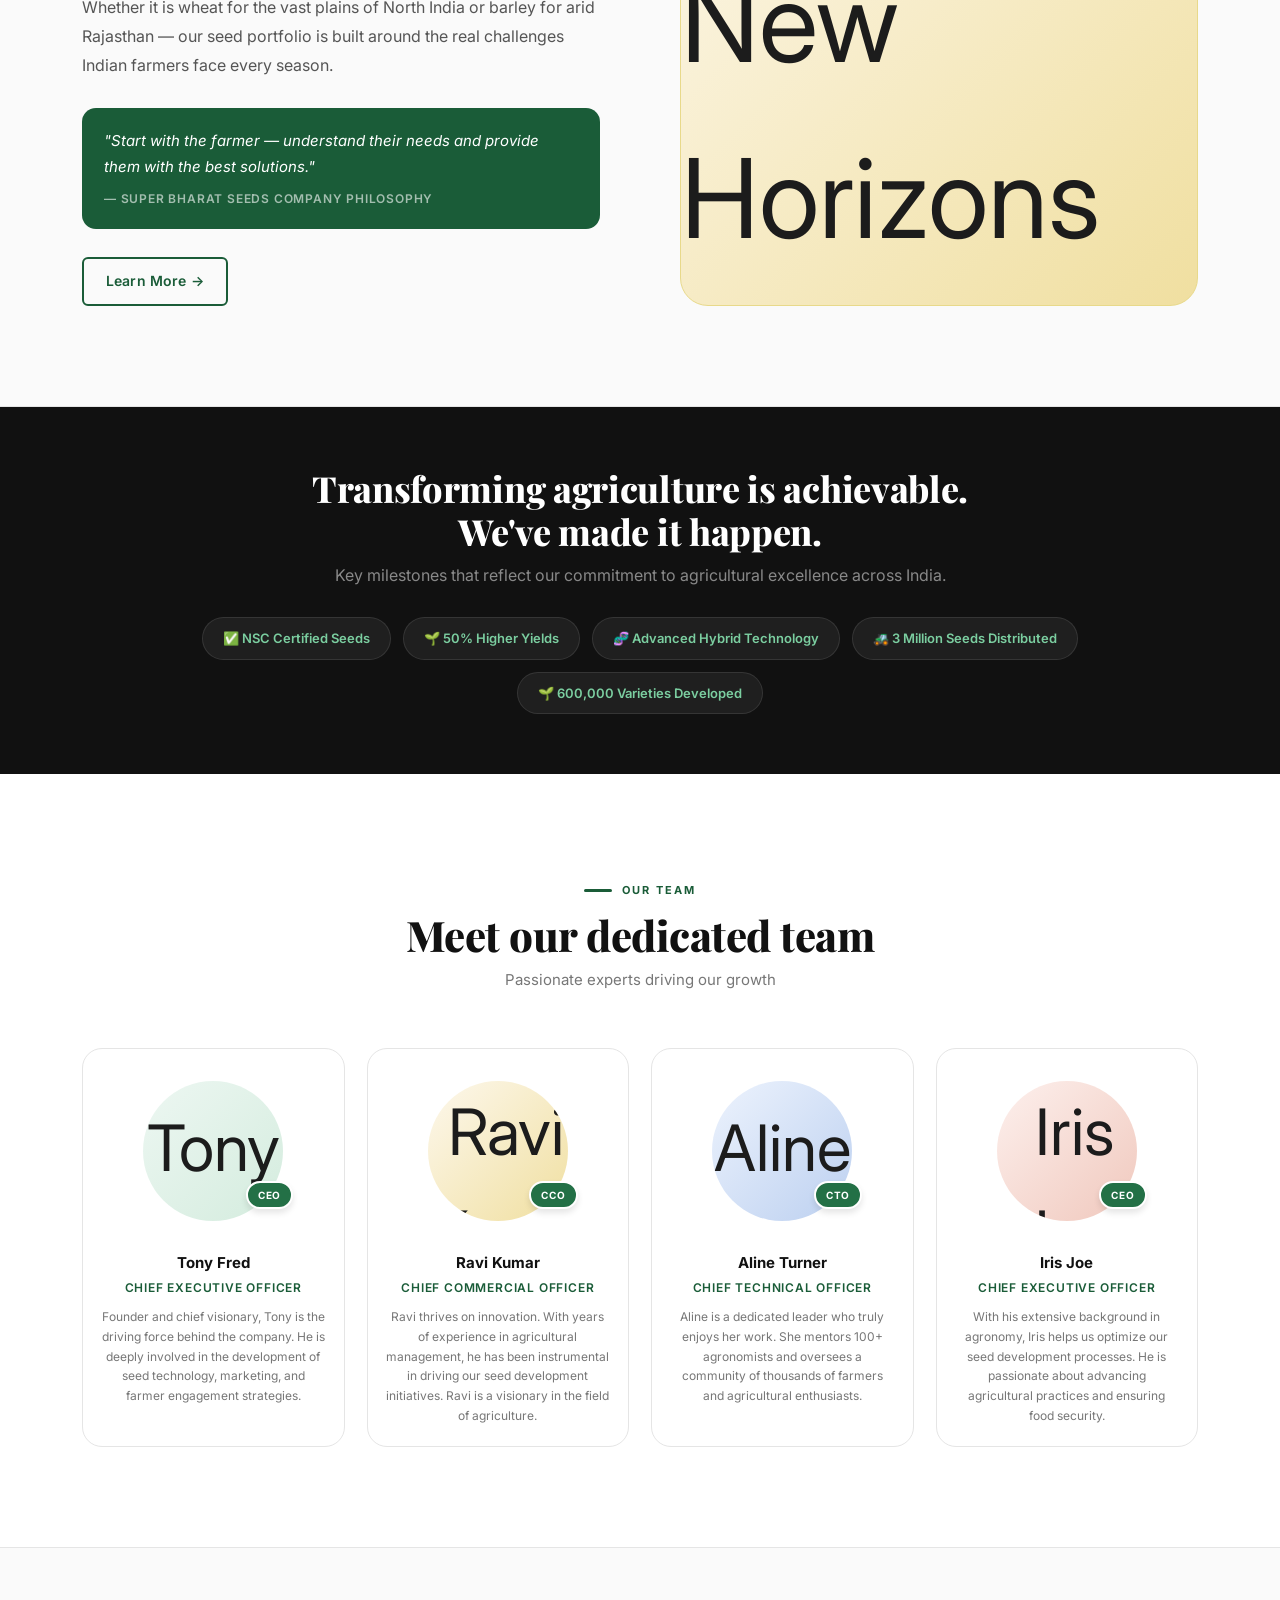
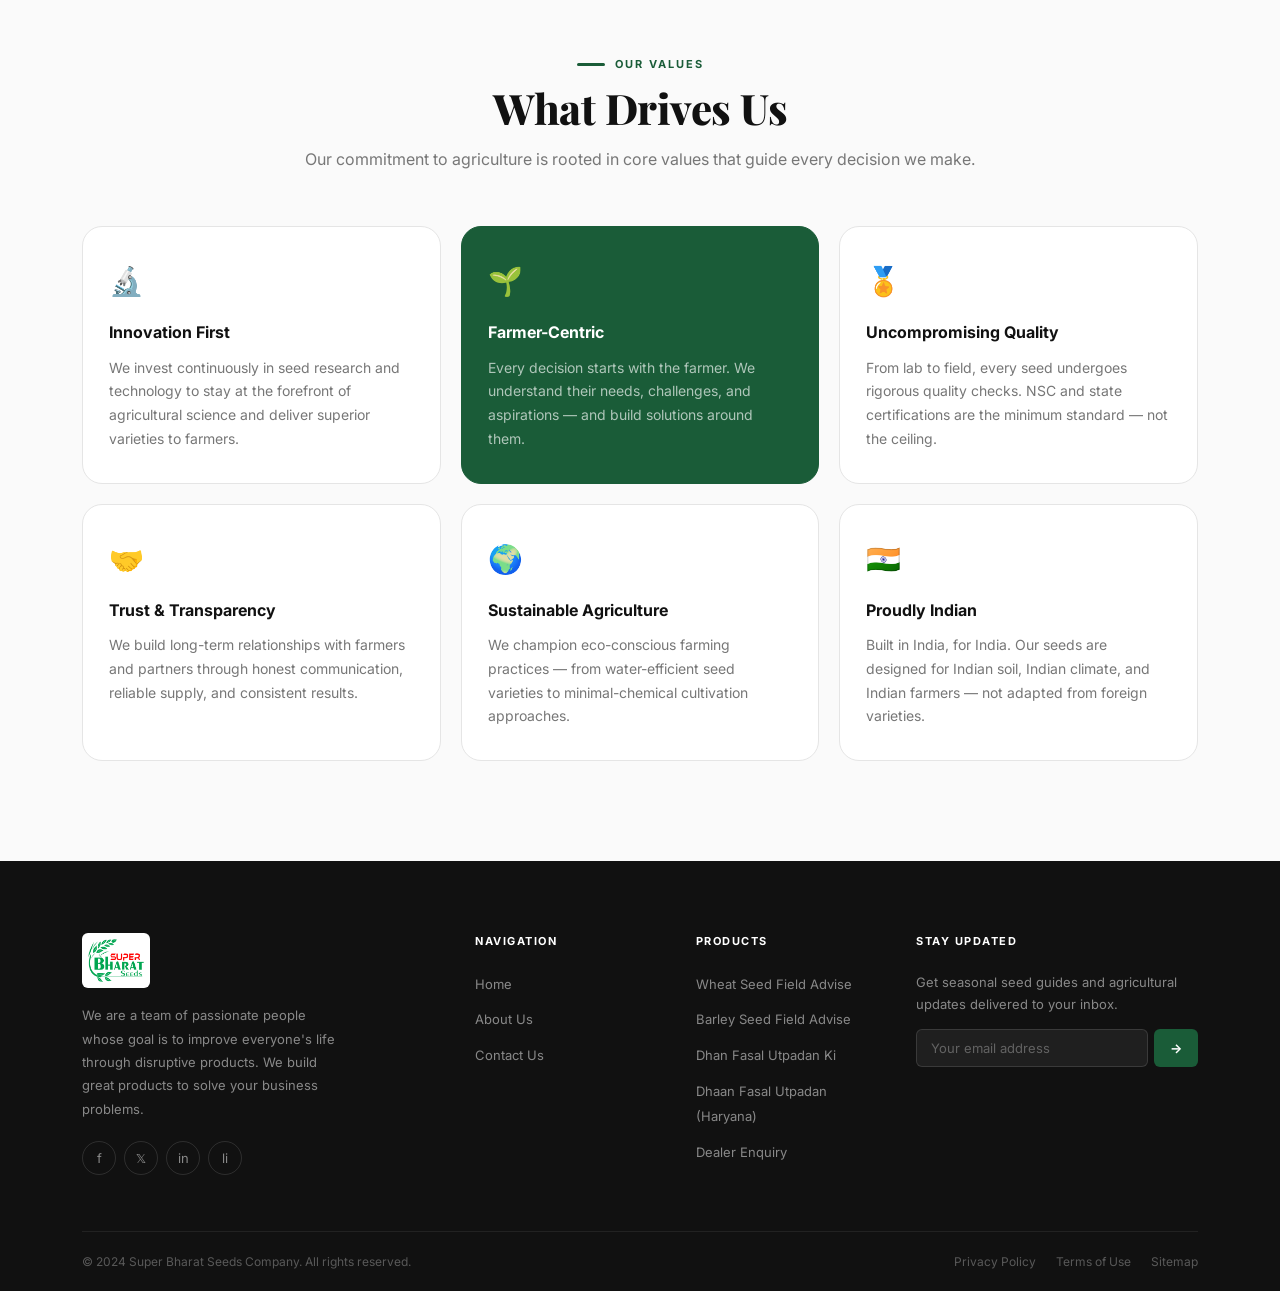
==== commit 700f9590: "feat: update brand logo, implement navigation dropdown for downloadable resource documentation, and " ====
--- a/about-us.html
+++ b/about-us.html
@@ -404,36 +404,21 @@
     <nav class="navbar" role="navigation" aria-label="Main navigation">
       <div class="container">
         <div class="nav-inner">
-          <a
-            href="index.html"
-            class="nav-logo"
-            aria-label="Super Bharat Seeds Company – Home"
-          >
-            <div class="logo-mark" aria-hidden="true">🌱</div>
-            <div>
-              <div class="logo-name">Super Bharat Seeds Co.</div>
-              <div class="logo-sub">Certified Seed Manufacturer</div>
-            </div>
+          <a href="index.html" class="nav-logo" aria-label="Super Bharat Seeds Company – Home">
+            <img src="public/logo/logo.png" alt="Super Bharat Seeds Logo" style="height: 55px; width: auto;" />
           </a>
           <ul class="nav-links" role="list">
             <li><a href="index.html">Home</a></li>
             <li><a href="about-us.html" class="active">About Us</a></li>
             <li><a href="contactus.html">Contact Us</a></li>
-            <li>
-              <a
-                href="https://drive.google.com/file/d/1LEcvqqRynk_8EJF2yBHjK-L3dKNTBKiS/view?usp=sharing"
-                target="_blank"
-                rel="noopener"
-                >Barley Seed ↗</a
-              >
-            </li>
-            <li>
-              <a
-                href="https://drive.google.com/file/d/1QClCPGTJko7Ol_7npb3J8dpDagbJfpRs/view?usp=sharing"
-                target="_blank"
-                rel="noopener"
-                >Wheat Seed ↗</a
-              >
+            <li class="dropdown">
+              <a href="#" class="dropdown-toggle" aria-haspopup="true" aria-expanded="false">Resources ▾</a>
+              <ul class="dropdown-menu">
+                <li><a href="public/docs/BARLEY SEED FILD ADVISE.pdf" download>Barley Seed Field Advise <span class="dl-badge"><svg width="14" height="14" fill="none" viewBox="0 0 24 24" stroke="currentColor" stroke-width="2.5" stroke-linecap="round" stroke-linejoin="round"><path d="M21 15v4a2 2 0 0 1-2 2H5a2 2 0 0 1-2-2v-4"/><polyline points="7 10 12 15 17 10"/><line x1="12" y1="15" x2="12" y2="3"/></svg></span></a></li>
+                <li><a href="public/docs/WHEAT SEED FILD ADVISE.pdf" download>Wheat Seed Field Advise <span class="dl-badge"><svg width="14" height="14" fill="none" viewBox="0 0 24 24" stroke="currentColor" stroke-width="2.5" stroke-linecap="round" stroke-linejoin="round"><path d="M21 15v4a2 2 0 0 1-2 2H5a2 2 0 0 1-2-2v-4"/><polyline points="7 10 12 15 17 10"/><line x1="12" y1="15" x2="12" y2="3"/></svg></span></a></li>
+                <li><a href="public/docs/Dhan Fasal Utpadan Ki.pdf" download>Dhan Fasal Utpadan Ki <span class="dl-badge"><svg width="14" height="14" fill="none" viewBox="0 0 24 24" stroke="currentColor" stroke-width="2.5" stroke-linecap="round" stroke-linejoin="round"><path d="M21 15v4a2 2 0 0 1-2 2H5a2 2 0 0 1-2-2v-4"/><polyline points="7 10 12 15 17 10"/><line x1="12" y1="15" x2="12" y2="3"/></svg></span></a></li>
+                <li><a href="public/docs/Dhaan Fasal Utpadan Ki Samagar Sifarisen _Hariyana Rajya Ke Liye_ Shiv Ganga Hybrid Seeds, Hisar.pdf" download>Dhaan Fasal Utpadan (Haryana) <span class="dl-badge"><svg width="14" height="14" fill="none" viewBox="0 0 24 24" stroke="currentColor" stroke-width="2.5" stroke-linecap="round" stroke-linejoin="round"><path d="M21 15v4a2 2 0 0 1-2 2H5a2 2 0 0 1-2-2v-4"/><polyline points="7 10 12 15 17 10"/><line x1="12" y1="15" x2="12" y2="3"/></svg></span></a></li>
+              </ul>
             </li>
           </ul>
           <div class="nav-actions">
@@ -456,18 +441,11 @@
         <a href="index.html">Home</a>
         <a href="about-us.html">About Us</a>
         <a href="contactus.html">Contact Us</a>
-        <a
-          href="https://drive.google.com/file/d/1LEcvqqRynk_8EJF2yBHjK-L3dKNTBKiS/view?usp=sharing"
-          target="_blank"
-          rel="noopener"
-          >Barley Seed ↗</a
-        >
-        <a
-          href="https://drive.google.com/file/d/1QClCPGTJko7Ol_7npb3J8dpDagbJfpRs/view?usp=sharing"
-          target="_blank"
-          rel="noopener"
-          >Wheat Seed ↗</a
-        >
+        <div class="mob-nav-header">Resources</div>
+        <a href="public/docs/BARLEY SEED FILD ADVISE.pdf" class="mob-sub-link" download>Barley Seed Field Advise <span class="dl-badge"><svg width="14" height="14" fill="none" viewBox="0 0 24 24" stroke="currentColor" stroke-width="2.5" stroke-linecap="round" stroke-linejoin="round"><path d="M21 15v4a2 2 0 0 1-2 2H5a2 2 0 0 1-2-2v-4"/><polyline points="7 10 12 15 17 10"/><line x1="12" y1="15" x2="12" y2="3"/></svg></span></a>
+        <a href="public/docs/WHEAT SEED FILD ADVISE.pdf" class="mob-sub-link" download>Wheat Seed Field Advise <span class="dl-badge"><svg width="14" height="14" fill="none" viewBox="0 0 24 24" stroke="currentColor" stroke-width="2.5" stroke-linecap="round" stroke-linejoin="round"><path d="M21 15v4a2 2 0 0 1-2 2H5a2 2 0 0 1-2-2v-4"/><polyline points="7 10 12 15 17 10"/><line x1="12" y1="15" x2="12" y2="3"/></svg></span></a>
+        <a href="public/docs/Dhan Fasal Utpadan Ki.pdf" class="mob-sub-link" download>Dhan Fasal Utpadan Ki <span class="dl-badge"><svg width="14" height="14" fill="none" viewBox="0 0 24 24" stroke="currentColor" stroke-width="2.5" stroke-linecap="round" stroke-linejoin="round"><path d="M21 15v4a2 2 0 0 1-2 2H5a2 2 0 0 1-2-2v-4"/><polyline points="7 10 12 15 17 10"/><line x1="12" y1="15" x2="12" y2="3"/></svg></span></a>
+        <a href="public/docs/Dhaan Fasal Utpadan Ki Samagar Sifarisen _Hariyana Rajya Ke Liye_ Shiv Ganga Hybrid Seeds, Hisar.pdf" class="mob-sub-link" download>Dhaan Fasal Utpadan (Haryana) <span class="dl-badge"><svg width="14" height="14" fill="none" viewBox="0 0 24 24" stroke="currentColor" stroke-width="2.5" stroke-linecap="round" stroke-linejoin="round"><path d="M21 15v4a2 2 0 0 1-2 2H5a2 2 0 0 1-2-2v-4"/><polyline points="7 10 12 15 17 10"/><line x1="12" y1="15" x2="12" y2="3"/></svg></span></a>
         <a href="contactus.html" class="mob-cta">Contact Us →</a>
       </div>
     </nav>
@@ -742,8 +720,7 @@
         <div class="footer-grid">
           <div>
             <div class="f-logo">
-              <div class="f-logo-mark" aria-hidden="true">🌱</div>
-              <div class="f-logo-name">Super Bharat Seeds Co.</div>
+              <img src="public/logo/logo.png" alt="Super Bharat Seeds Logo" style="height: 55px; width: auto; background: var(--white); padding: 6px; border-radius: var(--r-sm);" />
             </div>
             <p class="f-desc">
               We are a team of passionate people whose goal is to improve
@@ -768,22 +745,10 @@
           <div class="f-col">
             <h4>Products</h4>
             <ul>
-              <li>
-                <a
-                  href="https://drive.google.com/file/d/1QClCPGTJko7Ol_7npb3J8dpDagbJfpRs/view?usp=sharing"
-                  target="_blank"
-                  rel="noopener"
-                  >Wheat Seed ↗</a
-                >
-              </li>
-              <li>
-                <a
-                  href="https://drive.google.com/file/d/1LEcvqqRynk_8EJF2yBHjK-L3dKNTBKiS/view?usp=sharing"
-                  target="_blank"
-                  rel="noopener"
-                  >Barley Seed ↗</a
-                >
-              </li>
+              <li><a href="public/docs/WHEAT SEED FILD ADVISE.pdf" download>Wheat Seed Field Advise</a></li>
+              <li><a href="public/docs/BARLEY SEED FILD ADVISE.pdf" download>Barley Seed Field Advise</a></li>
+              <li><a href="public/docs/Dhan Fasal Utpadan Ki.pdf" download>Dhan Fasal Utpadan Ki</a></li>
+              <li><a href="public/docs/Dhaan Fasal Utpadan Ki Samagar Sifarisen _Hariyana Rajya Ke Liye_ Shiv Ganga Hybrid Seeds, Hisar.pdf" download>Dhaan Fasal Utpadan (Haryana)</a></li>
               <li><a href="contactus.html">Dealer Enquiry</a></li>
             </ul>
           </div>
--- a/style.css
+++ b/style.css
@@ -150,6 +150,15 @@
   bottom: -3px; left: 13px; right: 13px;
   height: 2.5px; background: var(--green-700); border-radius: 2px;
 }
+.dropdown { position: relative; }
+.dropdown-menu { display: none; position: absolute; top: 100%; left: 0; background: var(--white); min-width: 220px; box-shadow: var(--shadow-lg); border-radius: var(--r-sm); padding: 8px 0; z-index: 300; border: 1px solid var(--gray-200); }
+.dropdown:hover .dropdown-menu, .dropdown:focus-within .dropdown-menu { display: block; }
+.dropdown-menu li { display: block; }
+.dropdown-menu a { display: flex; align-items: center; justify-content: space-between; gap: 12px; padding: 10px 16px; font-size: 13px; color: var(--gray-700); white-space: normal; line-height: 1.4; border-radius: 0; }
+.dropdown-menu a:hover { background: var(--green-50); color: var(--green-700); }
+.dropdown-menu a::after { display: none !important; }
+.dl-badge { display: inline-flex; align-items: center; justify-content: center; background: var(--green-50); color: var(--green-700); width: 26px; height: 26px; border-radius: 50%; border: 1px solid var(--green-200); margin-left: auto; flex-shrink: 0; transition: background var(--t), color var(--t), transform var(--t); }
+.dropdown-menu a:hover .dl-badge { background: var(--green-700); color: var(--white); transform: translateY(-1px); }
 .nav-actions { display: flex; align-items: center; gap: 12px; }
 .nav-phone { font-size: 13px; font-weight: 600; color: var(--gray-700); display: flex; align-items: center; gap: 6px; }
 .nav-phone svg { color: var(--green-700); }
@@ -162,6 +171,9 @@
 .mobile-nav.open { display: block; }
 .mobile-nav a { display: block; padding: 14px 24px; font-size: 15px; font-weight: 500; color: var(--gray-700); border-bottom: 1px solid var(--gray-100); transition: color var(--t), background var(--t); }
 .mobile-nav a:hover { color: var(--green-700); background: var(--green-50); }
+.mob-nav-header { padding: 14px 24px 4px; font-size: 13px; font-weight: 700; text-transform: uppercase; color: var(--gray-400); letter-spacing: 1px; }
+.mobile-nav a.mob-sub-link { display: flex; align-items: center; justify-content: space-between; padding-left: 40px; font-size: 14px; color: var(--gray-600); }
+.mobile-nav a.mob-sub-link:hover .dl-badge { background: var(--green-700); color: var(--white); }
 .mobile-nav .mob-cta { margin: 16px 24px 20px; display: block; text-align: center; background: var(--green-700); color: var(--white); font-weight: 700; padding: 13px; border-radius: var(--r-sm); }
 
 /* ── PAGE HERO BANNER (inner pages) ── */
